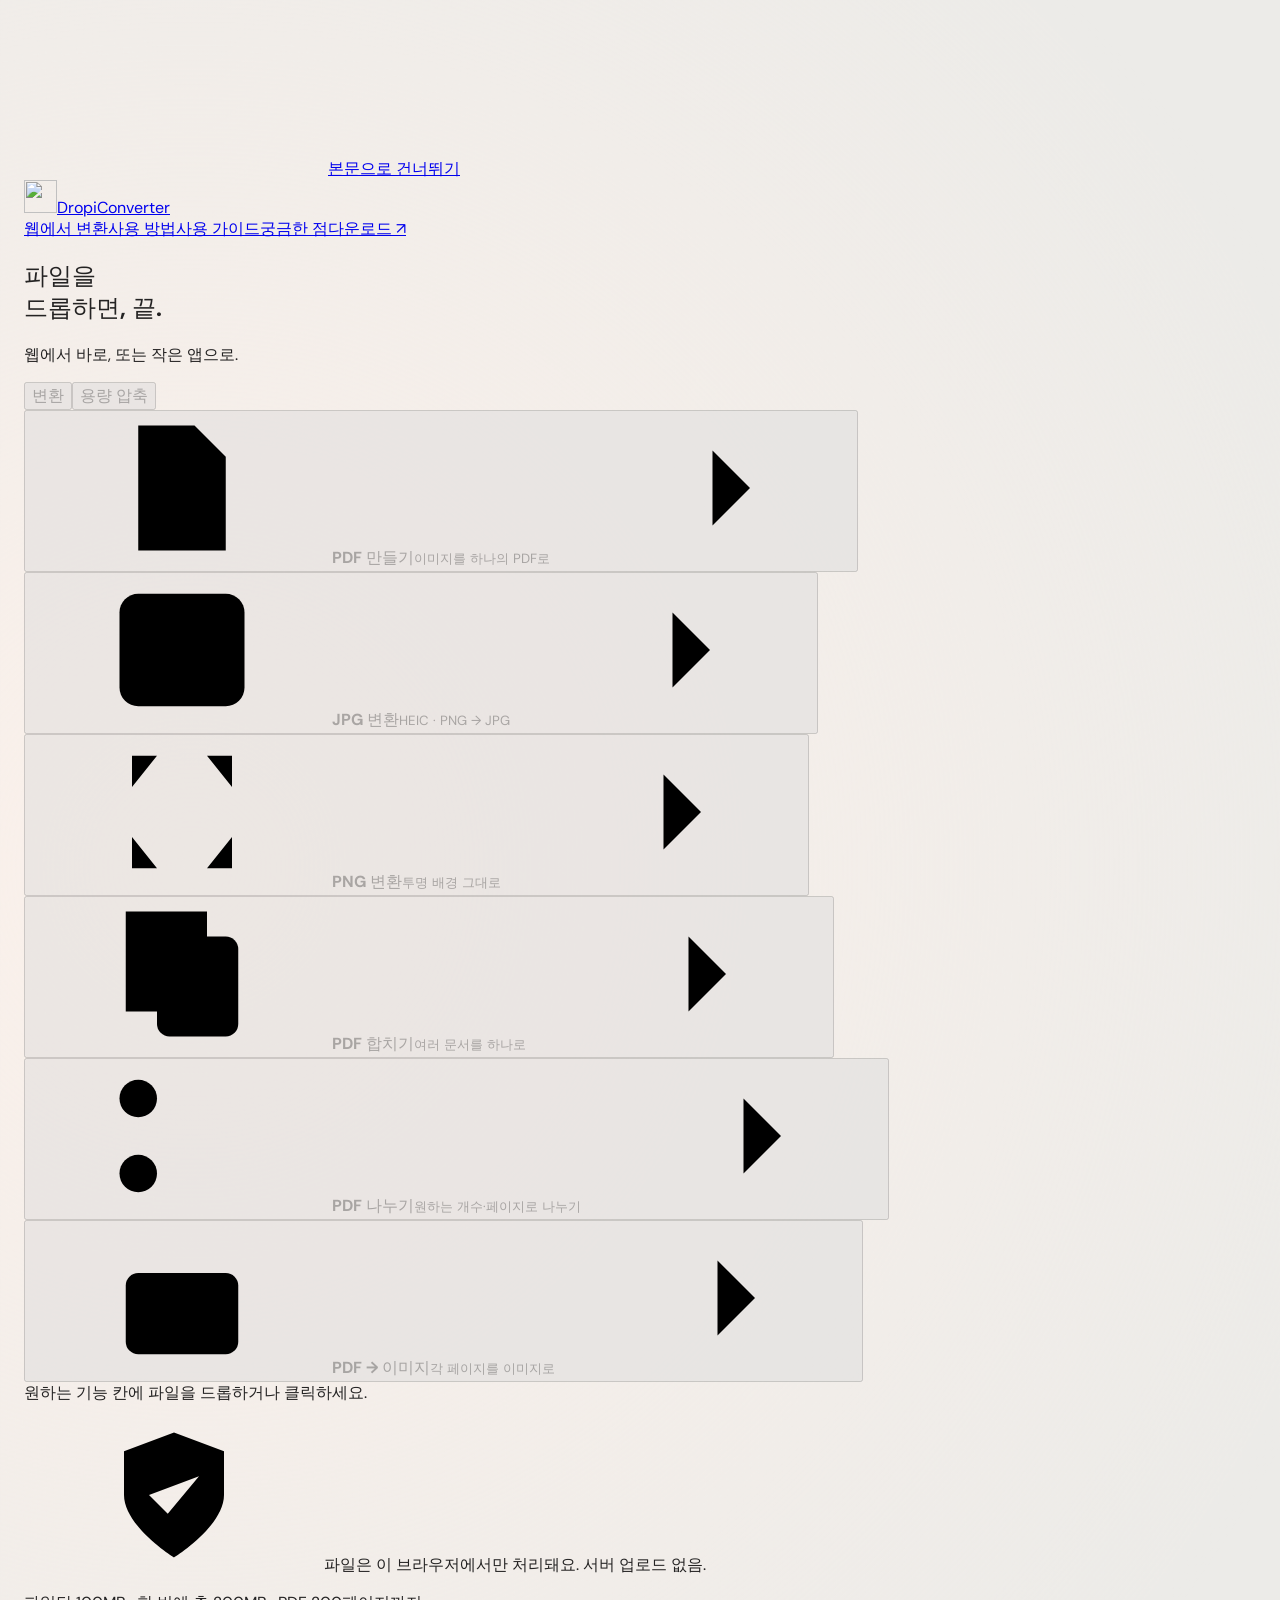
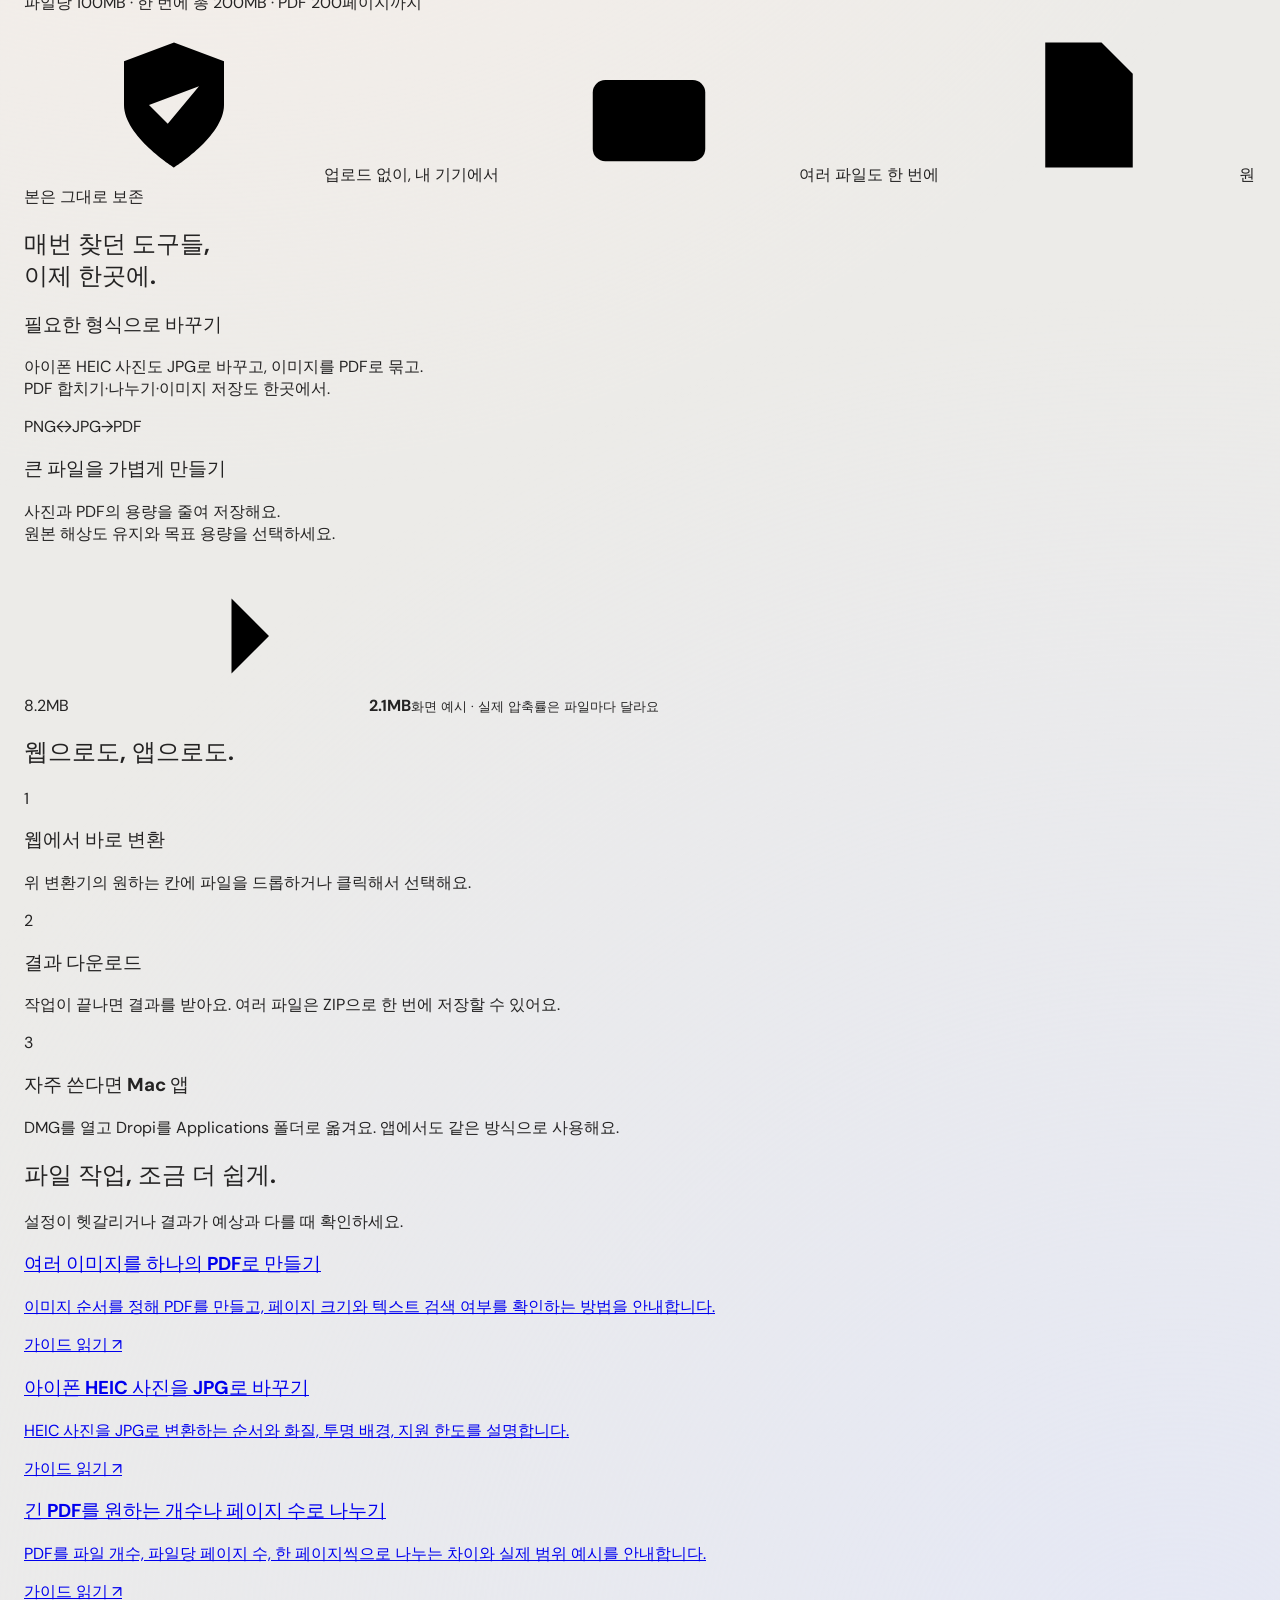
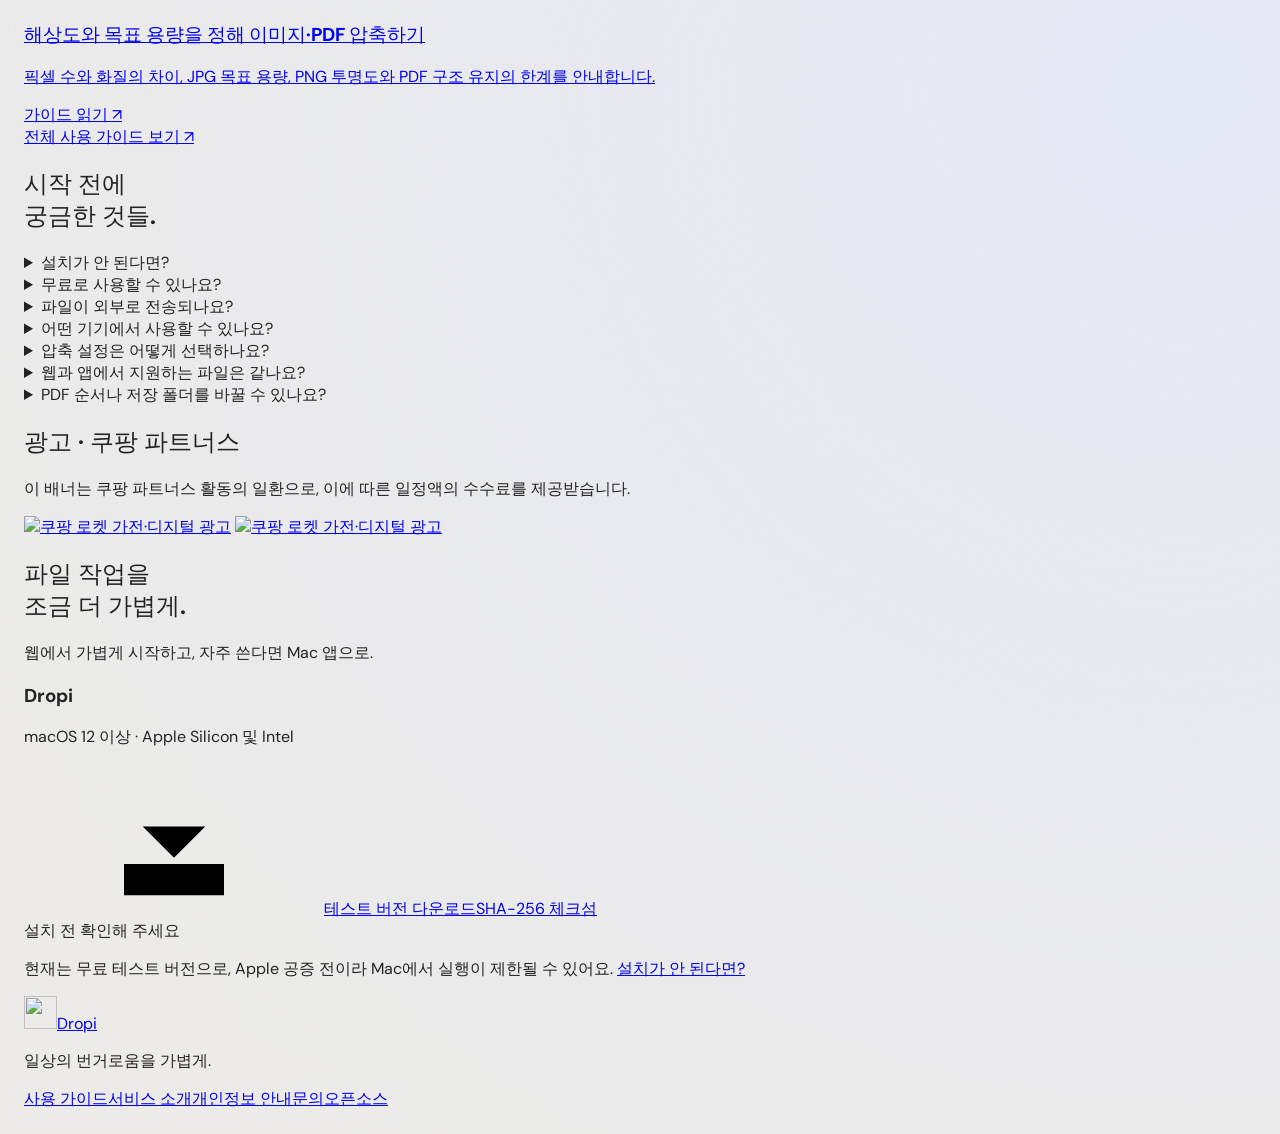
==== docs/index.html @ 8c8a931c "Publish standalone Dropi site for domain review Serve the public converter and practical guides from" ====
<!doctype html>
<html lang="ko">
<head>
<meta charset="utf-8"><meta name="viewport" content="width=device-width,initial-scale=1">
<title>Dropi — 파일을 드롭하면, 끝.</title>
<link rel="canonical" href="https://della-su.github.io/">
<meta name="google-adsense-account" content="ca-pub-8535212820330843">
<meta name="description" content="이미지 변환부터 PDF 작업, 용량 압축까지. 웹에서 바로 변환하거나 Mac 앱으로 사용하세요. 서버 업로드 없이 내 기기에서 처리합니다.">
<meta name="theme-color" content="#f8faff"><meta property="og:title" content="Dropi — 파일을 드롭하면, 끝."><meta property="og:description" content="파일 변환과 압축을 한곳에서. 인터넷 업로드 없이, 내 기기에서."><meta property="og:type" content="website">
<meta property="og:site_name" content="Dropi">
<meta property="og:url" content="https://della-su.github.io/">
<meta property="og:locale" content="ko_KR">
<meta property="og:image" content="https://della-su.github.io/dropi-share-v1.png">
<meta property="og:image:secure_url" content="https://della-su.github.io/dropi-share-v1.png">
<meta property="og:image:type" content="image/png">
<meta property="og:image:width" content="512">
<meta property="og:image:height" content="512">
<meta property="og:image:alt" content="파란색 Dropi 앱 로고">
<meta name="twitter:card" content="summary">
<meta name="twitter:title" content="Dropi — 파일을 드롭하면, 끝.">
<meta name="twitter:description" content="이미지 변환부터 PDF 작업, 용량 압축까지. 파일을 드롭하면, 끝.">
<meta name="twitter:image" content="https://della-su.github.io/dropi-share-v1.png">
<meta name="twitter:image:alt" content="파란색 Dropi 앱 로고">

<link rel="icon" href="/dropi-icon.png?v=1.2.5" type="image/png"><link rel="apple-touch-icon" href="/dropi-icon.png?v=1.2.5"><link rel="stylesheet" href="/style.css?v=web-1"><link rel="stylesheet" href="/toolbox.css?v=13">
<script type="module" src="/analytics.mjs?v=3"></script>
<link rel="stylesheet" href="/affiliate.css?v=1">
<link rel="stylesheet" href="/split.css?v=1">
<script defer src="/app.js?v=split-1"></script>
<script type="application/ld+json">{"@context": "https://schema.org", "@type": "WebApplication", "name": "Dropi", "url": "https://della-su.github.io/", "applicationCategory": "UtilitiesApplication", "operatingSystem": "Web", "inLanguage": "ko", "description": "파일을 서버에 업로드하지 않고 브라우저에서 이미지·PDF를 변환하고 압축하는 무료 도구.", "offers": {"@type": "Offer", "price": "0", "priceCurrency": "USD"}}</script>
<link rel="stylesheet" href="/review.css?v=20261115-1"></head>
<body>
<svg class="symbols" xmlns="http://www.w3.org/2000/svg" aria-hidden="true"><defs>
<symbol id="repeat" viewBox="0 0 24 24"><path d="M4 7h14l-3-3m5 13H6l3 3M20 7v4M4 17v-4"/></symbol>
<symbol id="doc" viewBox="0 0 24 24"><path d="M14 2H5v20h14V7zM14 2v6h5M8 12h8M8 16h8"/></symbol>
<symbol id="photo" viewBox="0 0 24 24"><rect x="2" y="3" width="20" height="18" rx="3"/><path d="m3 17 5-5 4 4 4-5 5 6"/><circle cx="8" cy="8" r="1"/></symbol>
<symbol id="scan" viewBox="0 0 24 24"><path d="M8 3H4v5m12-5h4v5M4 16v5h4m12-5v5h-4"/></symbol>
<symbol id="merge" viewBox="0 0 24 24"><rect x="8" y="6" width="13" height="16" rx="2"/><path d="M16 6V2H3v16h5"/></symbol>
<symbol id="scissors" viewBox="0 0 24 24"><circle cx="5" cy="6" r="3"/><circle cx="5" cy="18" r="3"/><path d="m8 8 13 12M8 16 21 3"/></symbol>
<symbol id="stack" viewBox="0 0 24 24"><rect x="3" y="8" width="18" height="13" rx="2"/><path d="M6 5h12M9 2h6M5 18l5-5 4 3 3-2 3 4"/></symbol>
<symbol id="compress" viewBox="0 0 24 24"><path d="m3 3 7 7M4 10h6V4m11 17-7-7m6 0h-6v6"/></symbol>
<symbol id="down" viewBox="0 0 24 24"><path d="M12 3v12m-5-5 5 5 5-5M4 16v5h16v-5"/></symbol>
<symbol id="arrow" viewBox="0 0 24 24"><path d="M4 12h16m-6-6 6 6-6 6"/></symbol>
<symbol id="folder" viewBox="0 0 24 24"><path d="M2 6V3h7l3 3h10v15H2zM2 9h20"/></symbol>
<symbol id="shield" viewBox="0 0 24 24"><path d="m12 2 8 3v7c0 5-8 10-8 10S4 17 4 12V5zM8 12l3 3 5-6"/></symbol>
</defs></svg>
<a class="skip" href="#main">본문으로 건너뛰기</a>
<header class="nav wrap"><a href="#" class="logo" aria-label="Dropi 홈"><span class="logo-icon"><img src="/dropi-icon.png?v=1.2.5" alt="" width="33" height="33"></span>Dropi<span class="logo-divider"></span><span class="logo-desc">Converter</span></a><nav aria-label="주요 메뉴"><a href="#web-tool">웹에서 변환</a><a href="#how">사용 방법</a><a href="/guide/">사용 가이드</a><a href="#questions">궁금한 점</a><a class="nav-download" href="#download">다운로드 <span aria-hidden="true">↗</span></a></nav></header>
<main id="main">
<section class="hero wrap toolbox-hero" aria-label="웹 파일 변환기">
<div class="hero-copy toolbox-heading"><h1>파일을<br><span>드롭</span>하면, <span>끝</span>.</h1><p class="intro">웹에서 바로, 또는 작은 앱으로.</p></div>
<div class="product-stage toolbox-stage" aria-label="설치 없이 사용하는 웹 변환기">
<div class="web-converter toolbox-converter" id="web-tool" aria-label="Dropi 웹 변환기" aria-busy="false">
<input type="file" id="file-input" multiple hidden>
<div class="app-tabs" role="tablist" aria-label="웹 변환 작업"><button type="button" role="tab" id="convert-tab" aria-controls="convert-panel" aria-selected="true" data-tab="convert" disabled>변환</button><button type="button" role="tab" id="compress-tab" aria-controls="compress-panel" aria-selected="false" data-tab="compress" disabled>용량 압축</button></div>
<div class="toolbox-workspace">
<div class="tile-grid" role="tabpanel" id="convert-panel" aria-labelledby="convert-tab" data-panel="convert">
<button type="button" data-action="pdf" aria-label="PDF 만들기" aria-describedby="pdf-hint" disabled><svg aria-hidden="true"><use href="#doc"/></svg><strong>PDF 만들기</strong><small id="pdf-hint">이미지를 하나의 PDF로</small><svg class="tile-arrow" aria-hidden="true"><use href="#arrow"/></svg></button>
<button type="button" data-action="jpg" aria-label="JPG 변환" aria-describedby="jpg-hint" disabled><svg aria-hidden="true"><use href="#photo"/></svg><strong>JPG 변환</strong><small id="jpg-hint">HEIC · PNG → JPG</small><svg class="tile-arrow" aria-hidden="true"><use href="#arrow"/></svg></button>
<button type="button" data-action="png" aria-label="PNG 변환" aria-describedby="png-hint" disabled><svg aria-hidden="true"><use href="#scan"/></svg><strong>PNG 변환</strong><small id="png-hint">투명 배경 그대로</small><svg class="tile-arrow" aria-hidden="true"><use href="#arrow"/></svg></button>
<button type="button" data-action="merge" aria-label="PDF 합치기" aria-describedby="merge-hint" disabled><svg aria-hidden="true"><use href="#merge"/></svg><strong>PDF 합치기</strong><small id="merge-hint">여러 문서를 하나로</small><svg class="tile-arrow" aria-hidden="true"><use href="#arrow"/></svg></button>
<button type="button" data-action="split" aria-label="PDF 나누기" aria-describedby="split-hint" disabled><svg aria-hidden="true"><use href="#scissors"/></svg><strong>PDF 나누기</strong><small id="split-hint">원하는 개수·페이지로 나누기</small><svg class="tile-arrow" aria-hidden="true"><use href="#arrow"/></svg></button>
<button type="button" data-action="extract" aria-label="PDF → 이미지" aria-describedby="extract-hint" disabled><svg aria-hidden="true"><use href="#stack"/></svg><strong>PDF → 이미지</strong><small id="extract-hint">각 페이지를 이미지로</small><svg class="tile-arrow" aria-hidden="true"><use href="#arrow"/></svg></button>
</div>
<div class="tile-grid compress-grid" role="tabpanel" id="compress-panel" aria-labelledby="compress-tab" data-panel="compress" hidden>
<button type="button" data-action="compress-image" aria-label="이미지 압축" aria-describedby="compress-image-hint" disabled><svg aria-hidden="true"><use href="#compress"/></svg><strong>이미지 압축</strong><small id="compress-image-hint">줄일 사진을 이곳에 드롭</small><svg class="tile-arrow" aria-hidden="true"><use href="#arrow"/></svg></button>
<button type="button" data-action="compress-pdf" aria-label="PDF 압축" aria-describedby="compress-pdf-hint" disabled><svg aria-hidden="true"><use href="#down"/></svg><strong>PDF 압축</strong><small id="compress-pdf-hint">줄일 문서를 이곳에 드롭</small><svg class="tile-arrow" aria-hidden="true"><use href="#arrow"/></svg></button>
</div>
<div class="compression-settings" id="compression-settings" hidden>
<div class="compression-settings-row"><label id="compression-control" hidden>압축 수준 <select id="compression-level" disabled><option value="balanced">균형</option><option value="quality">화질 우선</option><option value="small">용량 우선</option></select></label><span id="auto-compression" hidden>목표 용량에 맞춰 자동 조절</span><label class="keep-resolution-control"><input type="checkbox" checked id="keep-resolution" disabled> 원본 해상도·PDF 구조 유지</label><label class="target-size-control">파일당 목표 <input id="target-size" type="number" min="0.001" max="200000" step="any" placeholder="자동" aria-label="파일당 목표 용량" disabled><select id="target-unit" aria-label="목표 용량 단위" disabled><option>MB</option><option>KB</option></select></label></div>
<button type="button" class="compression-help" id="compression-help" aria-label="압축 설정 도움말" aria-expanded="false" aria-controls="compression-help-info">? 설정 안내</button><div id="compression-help-info" class="compression-help-info" role="note" hidden><strong>압축 수준 · JPG 기준</strong><dl><dt>화질 우선</dt><dd>품질을 높게 유지하고 용량은 덜 줄여요.</dd><dt>균형</dt><dd>화질과 파일 크기를 절충해요.</dd><dt>용량 우선</dt><dd>품질을 더 낮춰 용량을 줄여요.</dd></dl><p>해상도 유지는 픽셀 수를 유지해요. JPG 화질은 달라질 수 있어요. JPG 목표 용량은 품질로 맞추고 PNG·PDF는 가능한 만큼 줄여요.</p><p class="web-note" id="pdf-web-note" hidden></p><a href="#compression-guide">설정별 차이 자세히 보기 ↗</a></div>
</div>
</div>
<div class="app-options"><span id="drop-label">원하는 기능 칸에 파일을 드롭하거나 클릭하세요.</span></div>
<div class="app-status" id="web-status" role="status" aria-live="polite" hidden></div><progress id="web-progress" max="1" value="0" aria-label="변환 진행률" hidden></progress><button id="cancel-work" class="quiet-button" hidden>작업 취소</button>
<section id="web-results" class="web-results" aria-label="변환 결과" hidden><div class="results-heading"><strong>변환 결과</strong><button id="clear-results" class="quiet-button">결과 지우기</button></div><ul id="result-list"></ul><button id="zip-results" class="button primary">모두 ZIP으로 받기</button></section>
<div class="toolbox-support"><p class="web-local-note"><svg aria-hidden="true"><use href="#shield"/></svg>파일은 이 브라우저에서만 처리돼요. 서버 업로드 없음.</p><p class="web-limits">파일당 100MB · 한 번에 총 200MB · PDF 200페이지까지</p></div>
<noscript>웹 변환에는 JavaScript가 필요해요. 아래에서 Mac 앱을 다운로드할 수도 있어요.</noscript>
</div></div>
</section>

<div class="principles wrap"><span><svg><use href="#shield"/></svg>업로드 없이, 내 기기에서</span><span><svg><use href="#stack"/></svg>여러 파일도 한 번에</span><span><svg><use href="#doc"/></svg>원본은 그대로 보존</span></div>
<section class="capabilities wrap" id="features"><div class="section-heading"><h2>매번 찾던 도구들,<br>이제 한곳에.</h2></div><div class="tools-list"><article><h3>필요한 형식으로 바꾸기</h3><p>아이폰 HEIC 사진도 JPG로 바꾸고, 이미지를 PDF로 묶고.<br>PDF 합치기·나누기·이미지 저장도 한곳에서.</p><div class="format-line"><span>PNG</span><span aria-hidden="true">↔</span><span>JPG</span><span aria-hidden="true">→</span><span>PDF</span></div></article><article><h3>큰 파일을 가볍게 만들기</h3><p>사진과 PDF의 용량을 줄여 저장해요.<br>원본 해상도 유지와 목표 용량을 선택하세요.</p><div class="size-example"><span>8.2MB</span><svg><use href="#arrow"/></svg><strong>2.1MB</strong><small>화면 예시 · 실제 압축률은 파일마다 달라요</small></div></article></div></section>
<section class="how-section" id="how"><div class="wrap"><h2>웹으로도, 앱으로도.</h2><div class="steps"><article><span>1</span><h3>웹에서 바로 변환</h3><p>위 변환기의 원하는 칸에 파일을 드롭하거나 클릭해서 선택해요.</p></article><article><span>2</span><h3>결과 다운로드</h3><p>작업이 끝나면 결과를 받아요. 여러 파일은 ZIP으로 한 번에 저장할 수 있어요.</p></article><article><span>3</span><h3>자주 쓴다면 Mac 앱</h3><p>DMG를 열고 Dropi를 Applications 폴더로 옮겨요. 앱에서도 같은 방식으로 사용해요.</p></article></div></div></section>

<section class="resources-guide wrap" id="guides" aria-labelledby="guides-title"><h2 id="guides-title">파일 작업, 조금 더 쉽게.</h2><p>설정이 헷갈리거나 결과가 예상과 다를 때 확인하세요.</p><div class="resource-grid"><a class="resource-card" href="/guide/images-to-pdf/"><h3>여러 이미지를 하나의 PDF로 만들기</h3><p>이미지 순서를 정해 PDF를 만들고, 페이지 크기와 텍스트 검색 여부를 확인하는 방법을 안내합니다.</p><span>가이드 읽기 ↗</span></a><a class="resource-card" href="/guide/heic-to-jpg/"><h3>아이폰 HEIC 사진을 JPG로 바꾸기</h3><p>HEIC 사진을 JPG로 변환하는 순서와 화질, 투명 배경, 지원 한도를 설명합니다.</p><span>가이드 읽기 ↗</span></a><a class="resource-card" href="/guide/split-pdf/"><h3>긴 PDF를 원하는 개수나 페이지 수로 나누기</h3><p>PDF를 파일 개수, 파일당 페이지 수, 한 페이지씩으로 나누는 차이와 실제 범위 예시를 안내합니다.</p><span>가이드 읽기 ↗</span></a><a class="resource-card" href="/guide/compression/"><h3>해상도와 목표 용량을 정해 이미지·PDF 압축하기</h3><p>픽셀 수와 화질의 차이, JPG 목표 용량, PNG 투명도와 PDF 구조 유지의 한계를 안내합니다.</p><span>가이드 읽기 ↗</span></a></div><a class="all-guides" href="/guide/">전체 사용 가이드 보기 ↗</a></section>
<section class="faq wrap" id="questions"><div><h2>시작 전에<br>궁금한 것들.</h2></div><div class="faq-items"><details id="install-help"><summary>설치가 안 된다면?</summary><div class="install-guide">
<p>DMG 파일을 열고 Dropi를 Applications(응용 프로그램) 폴더로 끌어 넣은 뒤 실행하세요. 현재 다운로드는 Apple 공증 전 테스트 버전이라 개발자를 확인할 수 없다는 보안 경고가 표시될 수 있어요. 이 페이지에서 받은 Dropi가 맞는지 확인한 뒤 아래 방법 중 하나를 따라 주세요.</p>
<h3>방법 1 · 경고창의 ‘?’에서 도움말 보기</h3>
<ol><li>보안 경고창에 ‘?’ 버튼이 있다면 눌러 macOS 도움말을 여세요.</li><li>도움말에 ‘개인정보 보호 및 보안 설정 열기’ 링크가 있으면 눌러 설정으로 이동하세요. 링크가 없거나 ‘?’가 보이지 않으면 방법 2를 따라 주세요.</li><li>Dropi 차단 안내에서 ‘그래도 열기’를 누르고, 인증 요청이 나오면 Mac 로그인 암호 또는 Touch ID로 승인한 뒤 ‘열기’를 선택하세요.</li></ol>
<h3>방법 2 · 시스템 설정에서 직접 열기</h3>
<ol><li>Dropi를 한 번 실행해 보안 경고를 확인하고 닫으세요.</li><li> → 시스템 설정 → 개인정보 보호 및 보안 → 보안으로 이동하세요.</li><li>Dropi 차단 안내의 ‘그래도 열기’를 누르고, 인증 후 ‘열기’를 선택하세요.</li></ol>
<p class="install-version-note">macOS 12 Monterey에서는  → 시스템 환경설정 → 보안 및 개인 정보 보호 → 일반에서 확인하세요. 버튼이 보이지 않으면 앱을 다시 실행한 뒤 설정을 확인해 주세요. 화면과 버튼 이름은 macOS 버전에 따라 다를 수 있어요.</p>
<p>‘컴퓨터를 손상시킵니다’ 또는 ‘앱이 손상되었습니다’라는 경고라면 실행을 중단하세요. <a href="https://support.apple.com/ko-kr/102445" target="_blank" rel="noopener noreferrer">Apple 공식 안내 보기 ↗</a></p>
</div></details>
<details><summary>무료로 사용할 수 있나요?</summary><p>네. 웹에서 로그인 없이 무료로 변환할 수 있고, Mac 앱도 무료로 다운로드해 사용할 수 있어요.</p></details><details><summary>파일이 외부로 전송되나요?</summary><p>웹은 현재 브라우저에서, Mac 앱은 Mac 안에서 처리해요. 선택한 파일을 서버에 업로드하지 않아요. 원본은 바꾸지 않고 웹에서는 결과를 다운로드하고 앱에서는 지정한 폴더에 저장해요.</p><p>서비스 개선을 위해 Google Analytics로 사이트 방문과 기능 이용 통계를 확인해요. 이 과정에서 쿠키와 브라우저·기기 정보, 이용 이벤트가 Google에서 처리돼요. 파일 내용·파일명은 통계로 보내지 않으며, Google Signals와 광고 개인 최적화는 사용하지 않아요. <a href="https://policies.google.com/technologies/partner-sites?hl=ko" target="_blank" rel="noopener noreferrer">Google의 데이터 처리 안내 ↗</a></p></details><details><summary>어떤 기기에서 사용할 수 있나요?</summary><p>웹은 최신 Chrome·Edge·Safari·Firefox에서 설치 없이 사용할 수 있어요. 브라우저별 지원 형식과 메모리 한도로 일부 큰 파일은 처리되지 않을 수 있어요. Mac 앱 설치에는 macOS 12 Monterey 이상이 필요해요. Apple Silicon과 Intel Mac용 통합 설치 파일을 제공해요. Windows용 설치 앱은 없지만 웹 변환기는 이용할 수 있어요.</p></details><details id="compression-guide"><summary>압축 설정은 어떻게 선택하나요?</summary><div class="compression-guide"><h3>압축 수준 · JPG 기준</h3><table><thead><tr><th scope="col">옵션</th><th scope="col">차이</th></tr></thead><tbody><tr><th scope="row">화질 우선</th><td>품질을 높게 유지해요. 용량 감소 폭은 작은 편이에요.</td></tr><tr><th scope="row">균형</th><td>화질과 파일 크기를 절충해요.</td></tr><tr><th scope="row">용량 우선</th><td>이미지 품질을 더 낮춰 파일 크기를 줄여요.</td></tr></tbody></table><h3>아래 설정은 이런 뜻이에요</h3><dl><dt>원본 해상도 유지</dt><dd>가로·세로 픽셀 수를 유지해요. JPG의 화질까지 그대로 보장하는 것은 아니에요.</dd><dt>파일당 목표</dt><dd>5 MB를 입력하면 파일 하나당 5MB 이하를 목표로 해요. 입력하면 압축 수준은 자동 조절로 바뀌어요.</dd><dt>자동</dt><dd>목표를 비워두면 선택한 압축 수준으로 처리해요. 목표를 달성하지 못하면 결과에 알려줘요.</dd><dt>결과 저장</dt><dd>웹에서는 변환 후 받기 버튼으로 저장해요. 앱에서는 저장 경로를 선택할 수 있어요.</dd></dl><h3>웹과 앱의 PDF 압축은 달라요</h3><p>웹의 구조 유지 모드는 PDF를 다시 저장해 기본 최적화해요. 이미지 자체를 다시 압축하지 않아 이미 최적화된 PDF는 줄지 않을 수 있어요. 구조 유지를 끄면 웹에서는 압축 수준과 관계없이 페이지를 이미지로 저장하므로 텍스트 선택·검색과 링크·양식이 사라져요. PDF 목표 용량은 달성을 보장하지 않아요.</p><h3>Mac 앱의 파일 형식별 차이</h3><p>해상도 유지를 켠 PDF는 세 압축 수준이 동일하게 처리돼요. 투명 PNG도 이 설정에서는 수준별 차이가 거의 없어요. PNG·PDF는 가능한 범위에서 최적화하며, macOS 13.4 이전에서는 PDF 압축 폭이 작을 수 있어요.</p><p>해상도 유지를 끄면 이미지 크기도 줄어들 수 있어요. 이때 PDF에서 ‘용량 우선’을 선택하면 이미지 PDF로 저장돼 텍스트 선택·검색과 링크·양식 기능이 사라질 수 있어요.</p></div></details><details><summary>웹과 앱에서 지원하는 파일은 같나요?</summary><p>웹은 PNG·JPG·WebP·BMP·AVIF·HEIC·TIFF 이미지와 PDF를 처리해요. HEIC·TIFF는 파일에 따라 변환되지 않을 수 있으며, 여러 페이지 TIFF와 움직이는 GIF는 웹에서 지원하지 않아요. 파일당 100MB, 한 번에 총 200MB, PDF 200페이지, 이미지 1,600만 픽셀까지 처리할 수 있어요. 큰 파일은 Mac 앱을 이용해 주세요.</p><p>암호로 잠긴 PDF는 잠금을 해제한 사본이 필요해요. PDF 합치기·나누기로 양식이나 전자서명 정보가 유지되지 않을 수 있으니 결과를 확인해 주세요. 웹 PDF 압축에서 구조 유지를 끄면 페이지 전체가 이미지로 바뀌어요.</p></details><details><summary>PDF 순서나 저장 폴더를 바꿀 수 있나요?</summary><p>네. 웹은 여러 파일을 선택하면 순서 확인창에서 위·아래 버튼으로 순서를 바꿀 수 있어요. 앱은 PDF 만들기·합치기 칸의 우클릭 메뉴를 이용해요. 앱 오른쪽의 저장 경로로 저장 폴더를 바꾸고, 웹은 브라우저의 다운로드 설정에 따라 저장돼요.</p></details></div></section>
<section class="download-section wrap" id="download">
<aside class="affiliate" id="partners-ad" aria-labelledby="affiliate-title">
<div class="affiliate-card">
<h2 id="affiliate-title">광고 · 쿠팡 파트너스</h2>
<p class="affiliate-disclosure">이 배너는 쿠팡 파트너스 활동의 일환으로, 이에 따른 일정액의 수수료를 제공받습니다.</p>
<div class="affiliate-banner">
<a class="affiliate-desktop" href="https://link.coupang.com/a/injrjvUte8" target="_blank" rel="sponsored noopener" referrerpolicy="unsafe-url" aria-label="쿠팡 로켓 가전·디지털 광고, 새 창에서 열기"><img src="https://ads-partners.coupang.com/banners/1046204?trackingCode=AF9897686&amp;subId=&amp;traceId=V0-301-5f9bd61900e673c0-I1046204&amp;w=728&amp;h=90" width="728" height="90" loading="lazy" decoding="async" alt="쿠팡 로켓 가전·디지털 광고"></a>
<a class="affiliate-mobile" href="https://link.coupang.com/a/injwbXPBqm" target="_blank" rel="sponsored noopener" referrerpolicy="unsafe-url" aria-label="쿠팡 로켓 가전·디지털 광고, 새 창에서 열기"><img src="https://ads-partners.coupang.com/banners/1046207?trackingCode=AF9897686&amp;subId=&amp;traceId=V0-301-5f9bd61900e673c0-I1046207&amp;w=320&amp;h=100" width="320" height="100" loading="lazy" decoding="async" alt="쿠팡 로켓 가전·디지털 광고"></a>
</div>
</div>
</aside>
<div><h2>파일 작업을<br>조금 더 가볍게.</h2><p>웹에서 가볍게 시작하고, 자주 쓴다면 Mac 앱으로.</p></div><div class="download-box"><h3>Dropi</h3><p>macOS 12 이상 · Apple Silicon 및 Intel</p><a class="button primary" href="/downloads/Dropi-1.2.5-macOS-Universal-Preview.dmg" download><svg><use href="#down"/></svg>테스트 버전 다운로드</a><a class="checksum" href="/downloads/Dropi-1.2.5-macOS-Universal-Preview.dmg.sha256" download>SHA-256 체크섬</a><div class="release-note" id="release-note"><strong>설치 전 확인해 주세요</strong><p>현재는 무료 테스트 버전으로, Apple 공증 전이라 Mac에서 실행이 제한될 수 있어요. <a href="#install-help">설치가 안 된다면?</a></p></div></div></section>
</main>
<footer class="wrap"><a class="logo" href="#"><span class="logo-icon"><img src="/dropi-icon.png?v=1.2.5" alt="" width="33" height="33"></span>Dropi</a><p>일상의 번거로움을 가볍게.</p><nav class="footer-links" aria-label="서비스 안내"><a href="/guide/">사용 가이드</a><a href="/about/">서비스 소개</a><a href="/privacy/">개인정보 안내</a><a href="/contact/">문의</a><a href="/vendor/NOTICE.txt">오픈소스</a></nav></footer>
<dialog id="order-dialog" aria-labelledby="order-title"><h2 id="order-title">파일 순서 확인</h2><p>위에서부터 차례대로 PDF에 넣어요.</p><ol id="order-list"></ol><div class="dialog-actions"><button id="cancel-order">취소</button><button id="start-order" class="button primary">이 순서로 변환</button></div></dialog>
<dialog id="split-dialog" aria-labelledby="split-title" aria-describedby="split-description">
<h2 id="split-title">PDF를 어떻게 나눌까요?</h2><p id="split-description">나눌 개수나 페이지 수를 정하고, 아래에서 결과를 확인하세요.</p>
<div class="split-controls"><label>나누는 방식<select id="split-method"><option value="parts">파일 개수로 나누기</option><option value="pages">파일당 페이지 수로 나누기</option><option value="all">한 페이지씩 나누기</option></select></label>
<label id="split-count-control">몇 개로 나눌까요?<span><input id="split-count" type="number" min="2" step="1" value="2" required>개</span></label>
<label id="split-pages-control" hidden>파일 하나에 몇 페이지씩?<span><input id="split-pages" type="number" min="1" step="1" value="5" required>페이지</span></label></div>
<div id="split-preview" class="split-preview" aria-live="polite"></div><p id="split-error" class="split-error" role="alert" hidden></p>
<p class="split-note">원본은 그대로 두고 새 PDF를 만들어요. 완료 후 개별 파일 또는 ZIP으로 받을 수 있어요.</p>
<div class="dialog-actions"><button id="cancel-split" type="button">취소</button><button id="start-split" type="button" class="button primary" disabled>PDF 나누기</button></div>
</dialog></body></html>
---- style.css ----
@import url('https://fonts.googleapis.com/css2?family=DM+Mono:wght@400;500&family=DM+Sans:wght@400;500;600;700&family=Gaegu:wght@400;700&display=swap');
:root{font-family:'DM Sans',Arial,sans-serif;color:#242323;background:#e6e4e0;font-synthesis:none}*{box-sizing:border-box}body{margin:0;min-width:320px;min-height:100vh;background:radial-gradient(circle at 15% 20%,#fbf1eb 0,transparent 34%),radial-gradient(circle at 92% 76%,#e5e8f5 0,transparent 40%),#ecebe8;padding:24px}button,input,select{font:inherit}button{cursor:pointer}.app-shell{max-width:1510px;min-height:calc(100vh - 48px);margin:auto;border:2px solid #222;border-radius:12px 12px 3px 3px;background:#f8f7f4;box-shadow:11px 12px 0 #25222224,0 25px 60px #3332;overflow:hidden;display:flex;flex-direction:column}.window-bar{height:43px;color:#fff;background:linear-gradient(90deg,#262324,#4c4948 72%,#31302f);display:flex;align-items:center;justify-content:space-between;padding-left:16px;font-family:'DM Mono',monospace;letter-spacing:.045em}.window-title{display:flex;align-items:center;gap:3px;font-size:14px}.app-icon{display:inline-grid;place-items:center;width:21px;height:21px;margin-right:8px;background:#d7e5de;color:#303531;border:1px solid #fff;border-radius:3px;font-size:17px}.window-title strong{font-weight:500;letter-spacing:.19em}.window-extension{color:#d3cfcd}.window-subtitle{margin-left:12px;color:#d1cdca;font-size:11px;letter-spacing:.02em}.window-controls{align-self:stretch;display:flex}.window-controls span{display:grid;place-items:center;width:42px;border-left:1px solid #797572;font-size:15px}.window-controls span:last-child{background:#a99792}.menu-bar{min-height:52px;display:flex;align-items:center;justify-content:space-between;border-bottom:2px solid #242323;background:#f9f8f5;padding:0 20px}.menu-links{display:flex;align-items:center;gap:24px}.menu-links button{border:0;background:none;padding:8px 0;font-family:'DM Mono',monospace;color:#242323;font-size:13px;font-weight:500}.menu-links button:hover,.menu-links button:focus-visible{color:#a76577}.menu-status{font-family:'DM Mono',monospace;color:#64605d;font-size:11px;letter-spacing:.08em}.status-light{display:inline-block;width:8px;height:8px;background:#8cae94;border:1px solid #65866c;border-radius:50%;margin-right:5px}.status-number{margin-left:15px;color:#a6a09a}
.workspace{flex:1;display:grid;grid-template-columns:102px minmax(390px,1fr) minmax(335px,420px);min-height:620px}.tool-panel{border-right:2px solid #242323;background:#f6f5f1;padding:16px 11px;display:flex;align-items:center;flex-direction:column}.tool-grid{display:grid;grid-template-columns:repeat(2,35px);gap:5px}.tool{width:35px;height:35px;border:1.5px solid #292929;background:#fff;box-shadow:2px 2px 0 #c9c7c4;color:#333;font-family:Arial,sans-serif;font-size:26px;line-height:1;display:grid;place-items:center}.tool:hover,.tool:focus-visible{background:#f4e4e3}.tool.active{background:#eddfdb;box-shadow:inset 2px 2px 0 #b4a4a0}.tool-separator{height:1px;width:70px;background:#ccc7c2;margin:20px 0 16px}.tool-caption{font-family:'DM Mono',monospace;letter-spacing:.22em;font-size:10px;margin:0 0 11px;color:#827d78}.palette{width:76px;display:grid;grid-template-columns:repeat(4,1fr);gap:3px}.palette i{background:var(--swatch);border:1px solid #555;width:16px;height:17px;display:block}.tool-sticker{margin-top:auto;margin-bottom:22px;transform:rotate(-8deg);font-family:'Gaegu',cursive;font-weight:700;font-size:23px;line-height:.85;text-align:center;color:#9e7080}.tool-sticker span{font-size:34px}
.stage-panel{min-width:0;display:flex;flex-direction:column;background:#f1f0ec}.stage-top,.stage-bottom{height:43px;flex:none;display:flex;align-items:center;justify-content:space-between;padding:0 24px;font-family:'DM Mono',monospace;font-size:11px;color:#827d78;letter-spacing:.08em}.stage-top{border-bottom:1px solid #d8d4ce}.tiny-star{color:#c58d9a}.stage-backdrop{flex:1;display:grid;place-items:center;padding:20px 20px 14px;min-height:0;overflow:hidden}.stage-paper{position:relative;display:flex;align-items:center;justify-content:center;width:min(100%,570px);height:min(100%,700px);min-height:530px;border:1px solid #ded9d2;background:#fff;box-shadow:0 12px 35px #1f1f1f0d,5px 5px 0 #e5e2dc}.paper-corner{position:absolute;width:14px;height:14px;border-color:#a6a19a;z-index:4}.top-left{left:9px;top:9px;border-top:1px solid;border-left:1px solid}.top-right{right:9px;top:9px;border-top:1px solid;border-right:1px solid}.bottom-left{left:9px;bottom:9px;border-bottom:1px solid;border-left:1px solid}.bottom-right{right:9px;bottom:9px;border-bottom:1px solid;border-right:1px solid}.figure{height:100%;max-width:100%;aspect-ratio:2/3;position:relative;overflow:hidden;touch-action:none}.base-character{height:100%;width:100%;object-fit:contain;display:block;user-select:none;pointer-events:none}.garment-layers{position:absolute;inset:0}.garment-layer{position:absolute;display:block;object-fit:contain;cursor:grab;touch-action:none;user-select:none;filter:drop-shadow(0 3px 2px #0002)}.garment-layer.active{outline:1.5px dashed #ba7183;outline-offset:4px}.garment-layer.dragging{cursor:grabbing}.canvas-sticker{position:absolute;pointer-events:none;color:#cda4a5;font-family:'Gaegu',cursive}.sticker-one{top:25%;left:8%;font-size:42px;transform:rotate(-20deg)}.sticker-two{right:9%;bottom:18%;font-size:34px;transform:rotate(16deg)}.stage-bottom{height:58px;border-top:1px solid #d8d4ce;letter-spacing:0;gap:12px}.scale-control{display:flex;align-items:center;gap:8px;white-space:nowrap}.scale-control input{width:94px;accent-color:#ae7785}.scale-control output{min-width:38px;text-align:right}
.closet-panel{border-left:2px solid #242323;background:#fdfcf9;display:flex;flex-direction:column;min-width:0;padding:26px 25px 18px}.closet-heading{display:flex;justify-content:space-between;align-items:flex-start}.eyebrow{font:11px 'DM Mono',monospace;letter-spacing:.14em;color:#a98b84}.closet-heading h1{font-family:'Gaegu',cursive;font-size:47px;letter-spacing:-.055em;line-height:1;margin:9px 0 3px;font-weight:700}.closet-heading h1 span{color:#bf8392}.closet-heading p{margin:0;color:#958f89;font-size:12px}.heading-sparkle{font-size:42px;color:#cca7ad;line-height:1;transform:rotate(12deg)}.closet-tabs{display:flex;gap:5px;overflow:auto;margin:27px -2px 15px;padding:0 2px 5px}.tab{flex:none;white-space:nowrap;border:1px solid #d3cec7;background:#fff;padding:7px 11px;font-size:12px;color:#79736d;border-radius:2px}.tab.active{border-color:#303030;background:#2e2c2d;color:#fff}.wardrobe-list{display:grid;grid-template-columns:repeat(2,minmax(0,1fr));align-content:start;gap:10px;overflow-y:auto;min-height:225px;max-height:calc(100vh - 415px);padding:2px 4px 12px 2px}.item-card{position:relative;width:100%;min-height:165px;background:#f7f6f2;border:1.5px solid #333;border-radius:13px;display:flex;flex-direction:column;overflow:hidden;text-align:left;color:#2c2927;padding:0;box-shadow:3px 3px 0 #ddd7d1}.item-card.selected{border-color:#ad7584;box-shadow:3px 3px 0 #dfb4bd}.item-photo{display:grid;place-items:center;height:127px;background:#f2f1ee;padding:9px}.item-photo img{max-width:100%;max-height:100%;object-fit:contain}.item-card-footer{display:flex;align-items:center;justify-content:space-between;gap:4px;min-height:37px;padding:5px 9px;background:#fff;border-top:1px solid #dad5ce;font-size:12px}.item-card-footer span:first-child{overflow:hidden;text-overflow:ellipsis;white-space:nowrap}.item-card-footer span:last-child{font-family:'DM Mono',monospace;color:#a77b84}.item-delete{position:absolute;top:6px;right:6px;z-index:1;width:22px;height:22px;border:1px solid #aaa;background:#fffc;border-radius:50%;color:#555;font-size:17px;line-height:18px}.empty-closet{grid-column:1/-1;min-height:220px;border:1.5px dashed #c7beb7;border-radius:12px;background:repeating-linear-gradient(45deg,#fbfaf7,#fbfaf7 12px,#f8f7f3 12px,#f8f7f3 24px);display:flex;flex-direction:column;align-items:center;justify-content:center;text-align:center;color:#8e8984;padding:20px}.empty-icon{font-family:'Gaegu',cursive;font-size:58px;line-height:1;color:#b69c9e}.empty-closet strong{font-size:15px;color:#5f5b57;margin-top:8px}.empty-closet p{font-size:12px;line-height:1.6;margin:7px 0 0}.add-clothes{margin-top:auto;display:flex;align-items:center;gap:12px;padding:13px 15px;width:100%;border:1.5px solid #292727;background:#e9d9d6;color:#2e2b29;text-align:left;box-shadow:4px 4px 0 #c9b4b0}.add-clothes:hover{background:#f0e2df}.add-symbol{display:grid;place-items:center;width:32px;height:32px;background:#fff;border:1px solid #333;font-size:26px;line-height:1}.add-clothes strong{display:block;font-size:14px}.add-clothes small{display:block;font-size:11px;color:#746b68;margin-top:2px}.add-arrow{margin-left:auto;align-self:start;font-size:22px}.closet-footer{margin-top:19px;color:#9f9790;font-size:11px}.closet-footer span{color:#c994a0}.status-bar{height:28px;display:flex;align-items:center;border-top:2px solid #242323;background:#f7f6f3;font:10px 'DM Mono',monospace;color:#736e69}.status-bar span{padding:5px 14px;border-right:1px solid #d2cec8}.status-bar span:first-child{flex:1}.status-bar b{color:#ae7785}
.app-dialog{border:2px solid #252323;border-radius:4px;padding:0;width:min(500px,calc(100vw - 28px));max-height:calc(100vh - 28px);overflow:auto;box-shadow:10px 10px 0 #27232450;background:#fbfaf7;color:#272525}.app-dialog::backdrop{background:#28252a99;backdrop-filter:blur(4px)}.dialog-header{height:39px;display:flex;align-items:center;justify-content:space-between;background:#33302f;color:#fff;padding-left:15px;font:12px 'DM Mono',monospace}.close-dialog{align-self:stretch;width:42px;border:0;border-left:1px solid #8c817d;background:#a88f8a;color:#fff;font-size:24px}.dialog-body{padding:25px}.dialog-kicker{font:11px 'DM Mono',monospace;letter-spacing:.14em;color:#ad7888;margin:0 0 6px}.dialog-body h2{font-family:'Gaegu',cursive;font-size:37px;line-height:1;margin:0 0 10px}.dialog-copy{font-size:13px;color:#79736d;line-height:1.6;margin:0 0 18px}.file-drop{min-height:100px;display:flex;flex-direction:column;align-items:center;justify-content:center;border:1.5px dashed #a99390;background:#f5efed;cursor:pointer;margin-bottom:16px}.file-drop span{font-size:29px;line-height:1}.file-drop strong{font-size:13px}.file-drop small{font-size:11px;color:#918884}.file-drop input{position:absolute;opacity:0;width:1px;height:1px}.upload-preview{display:flex;align-items:center;gap:12px;font-size:11px;margin:-3px 0 15px;color:#777}.upload-preview img{width:65px;height:65px;object-fit:contain;background:#eee;border:1px solid #ddd}.form-row{display:grid;grid-template-columns:1.5fr 1fr;gap:10px}.form-row label{display:flex;flex-direction:column;gap:5px;font-size:12px;font-weight:700}.form-row input,.form-row select{width:100%;height:38px;border:1px solid #aaa39e;background:#fff;border-radius:0;padding:0 10px;color:#333;font-size:12px}.check-row{display:flex;align-items:start;gap:8px;margin-top:17px;font-size:12px}.check-row input{margin-top:2px;accent-color:#9f7480}.check-row small{display:block;color:#88817c;font-size:11px;margin-top:3px}.dialog-error{min-height:17px;color:#ba4856;font-size:11px}.dialog-actions{display:flex;justify-content:flex-end;gap:8px;padding:0 25px 25px}.primary-button,.secondary-button{border:1.5px solid #2d2a29;padding:10px 14px;font-size:12px;font-weight:700}.primary-button{background:#d9b7bb;box-shadow:3px 3px 0 #ad858d}.secondary-button{background:#fff}.saved-list{display:flex;flex-direction:column;gap:8px;min-height:100px}.saved-card{display:flex;align-items:center;gap:10px;border:1px solid #d2cbc5;padding:10px;background:#fff}.saved-card span{flex:1;font-size:12px}.saved-card small{display:block;color:#999;font-size:10px}.saved-card button{border:1px solid #aaa;background:#f7f2f0;padding:6px 8px;font-size:11px}.saved-empty{font-size:13px;color:#888;line-height:1.6}.help-list{padding-left:20px;font-size:13px;line-height:2;color:#625c58}.help-note{padding:12px;background:#f3eeea;border-left:3px solid #ae818d;font-size:12px;line-height:1.6;color:#6e6662}
@media(max-width:1100px){body{padding:10px}.app-shell{min-height:calc(100vh - 20px)}.workspace{grid-template-columns:70px minmax(340px,1fr) 310px}.tool-panel{padding:12px 5px}.stage-backdrop{padding:12px}.closet-panel{padding:21px 16px 16px}.closet-heading h1{font-size:39px}.item-card{min-height:140px}.item-photo{height:110px}}@media(max-width:800px){body{padding:0}.app-shell{border-radius:0;min-height:100vh;border-width:0;box-shadow:none}.window-bar{height:40px}.window-subtitle,.menu-status,.tool-sticker,.palette,.tool-caption,.tool-separator{display:none}.menu-bar{padding:0 13px;min-height:43px}.menu-links{gap:17px}.menu-links button{font-size:11px}.workspace{display:grid;grid-template-columns:48px minmax(0,1fr);grid-template-rows:minmax(480px,69vh) auto}.tool-panel{grid-row:1;grid-column:1;padding:10px 5px}.tool-grid{grid-template-columns:1fr;gap:5px}.tool{height:34px;width:34px}.stage-panel{grid-column:2;grid-row:1}.stage-top{height:32px;padding:0 10px}.stage-backdrop{padding:7px;align-items:stretch}.stage-paper{height:100%;min-height:0;width:100%;max-width:none;box-shadow:none}.stage-bottom{height:50px;padding:0 8px;font-size:10px}.stage-bottom>span{max-width:46%;line-height:1.3}.scale-control input{width:68px}.closet-panel{grid-column:1/-1;grid-row:2;border-left:0;border-top:2px solid #242323;padding:20px 15px}.wardrobe-list{max-height:none;min-height:175px;grid-template-columns:repeat(3,minmax(0,1fr))}.item-card{min-height:130px}.item-photo{height:100px}.closet-tabs{margin-top:18px}.closet-footer{margin-top:15px}.add-clothes{margin-top:14px}.status-bar{height:25px}}@media(max-width:470px){.wardrobe-list{grid-template-columns:repeat(2,minmax(0,1fr))}.stage-bottom>span{font-size:9px}.scale-control{gap:4px}.scale-control label{display:none}.figure{max-width:100%}.form-row{grid-template-columns:1fr}.dialog-body{padding:18px}.dialog-actions{padding:0 18px 18px}}
[hidden]{display:none!important}.dialog-input-label{display:flex;flex-direction:column;gap:6px;font-size:12px;font-weight:700}.dialog-input-label input{height:40px;border:1px solid #aaa39e;padding:0 10px;background:#fff;color:#333}
.dialog-input-label select{height:40px;border:1px solid #aaa39e;padding:0 10px;background:#fff;color:#333;font-size:12px}
.tryon-result{position:absolute;inset:0;width:100%;height:100%;object-fit:contain;background:#fff}.figure.busy::after{content:'AI가 옷을 입혀보는 중…';position:absolute;inset:0;z-index:3;display:grid;place-items:center;background:#ffffffd9;color:#594b50;font:700 16px 'Gaegu',cursive}.fit-badge{flex:none;padding:5px 9px;border:1px solid #92aa93;background:#eaf1e8;color:#516b54;font:10px 'DM Mono',monospace;letter-spacing:0}.fit-badge.offline{border-color:#c6adad;background:#f5eae8;color:#8e6363}.tool:disabled{opacity:.45;cursor:not-allowed}.item-card:disabled{opacity:.6;cursor:wait}.stage-bottom #canvas-message{min-width:0;line-height:1.4}
.stage-connection{display:flex;align-items:center;gap:8px;flex:none}.stage-connection a{color:#815668;text-decoration:underline;text-underline-offset:2px;white-space:nowrap}.stage-connection a[hidden]{display:none}@media(max-width:800px){.stage-connection{flex-direction:column;align-items:flex-end;gap:2px}.stage-connection .fit-badge{font-size:9px}.stage-connection a{font-size:9px}}
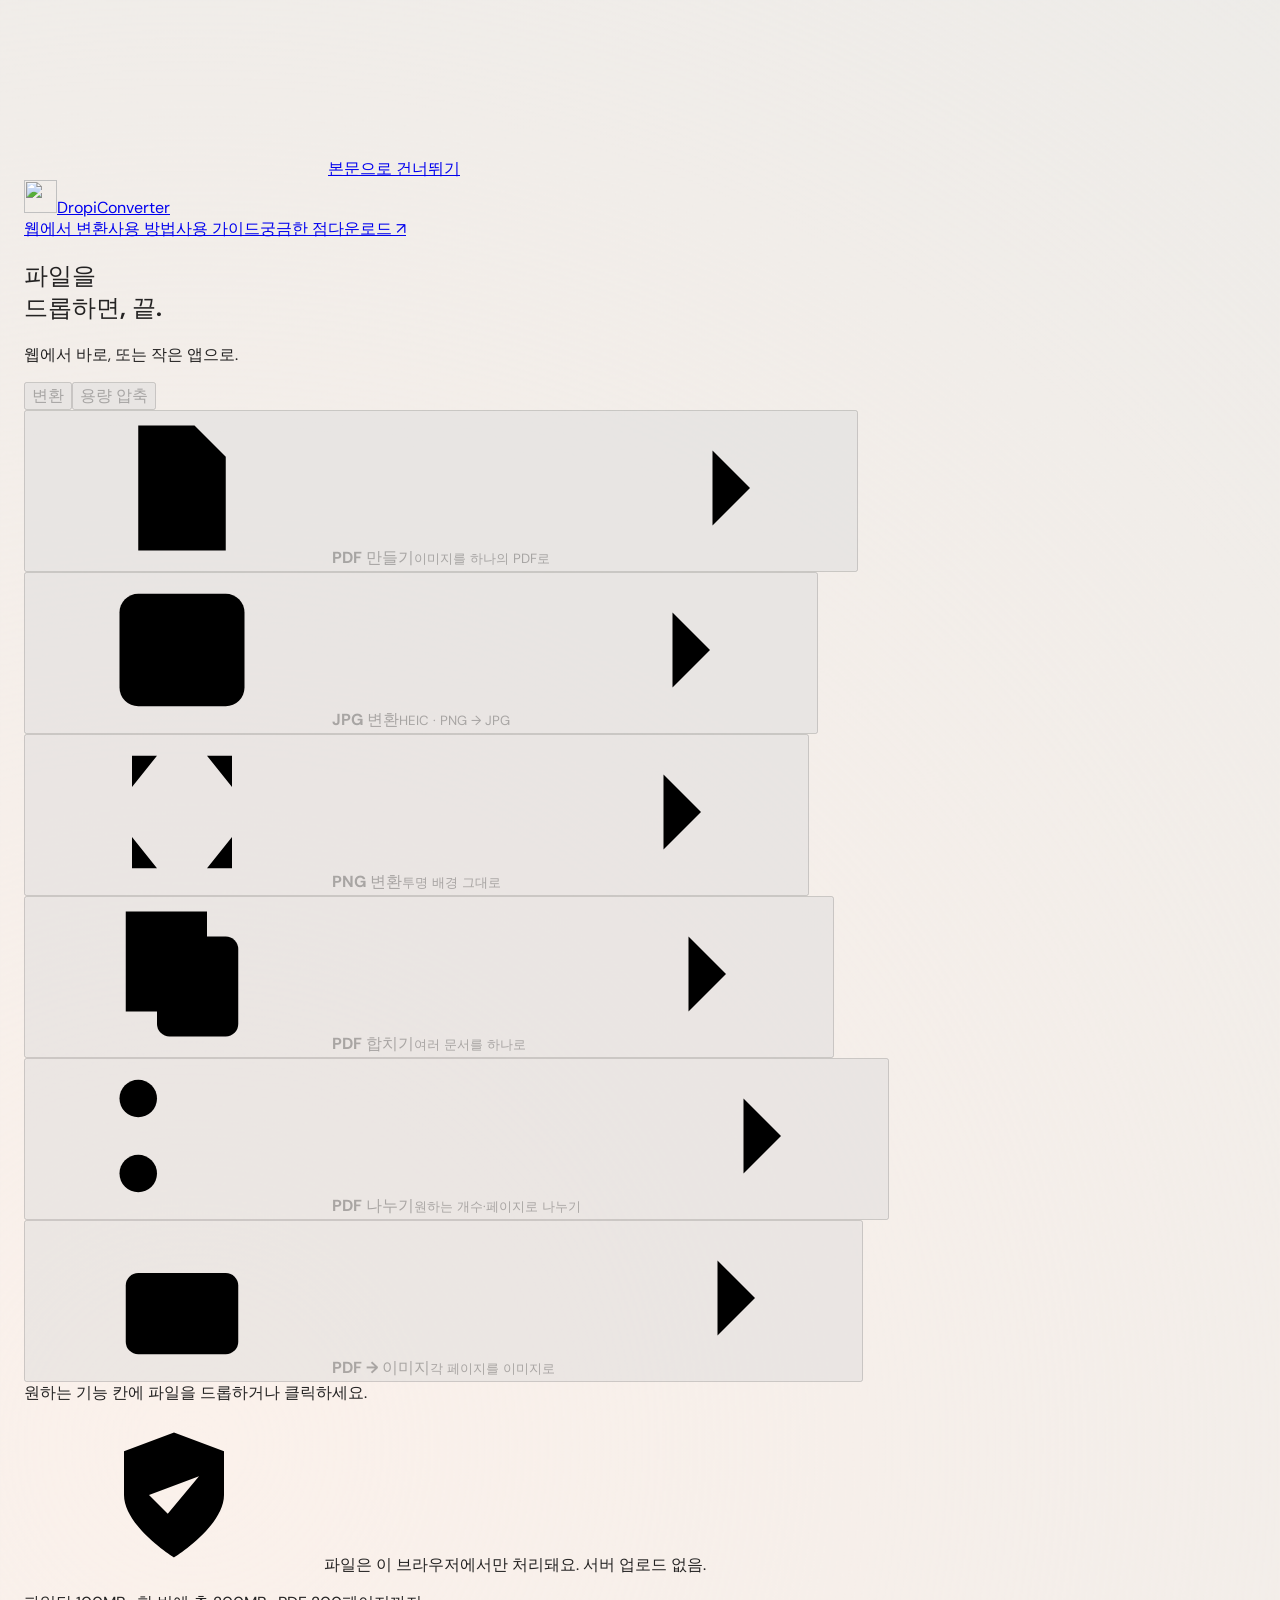
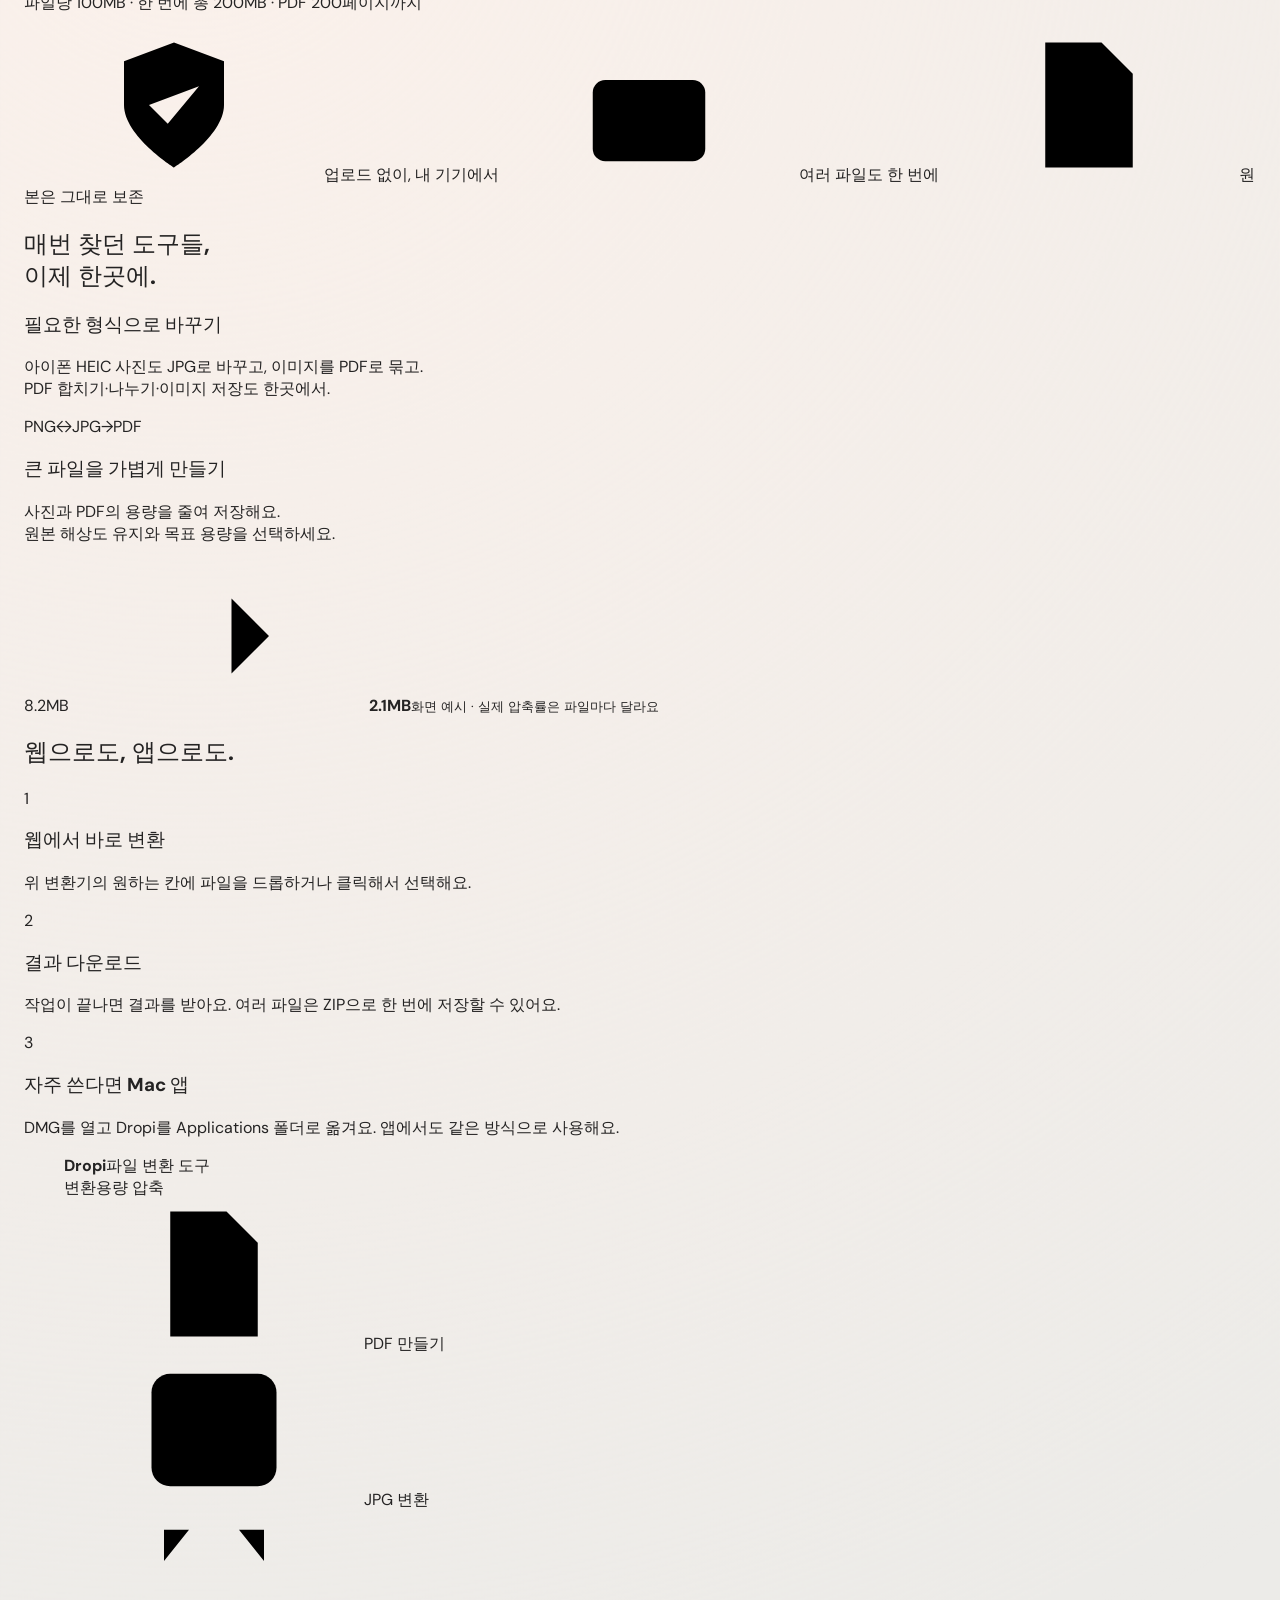
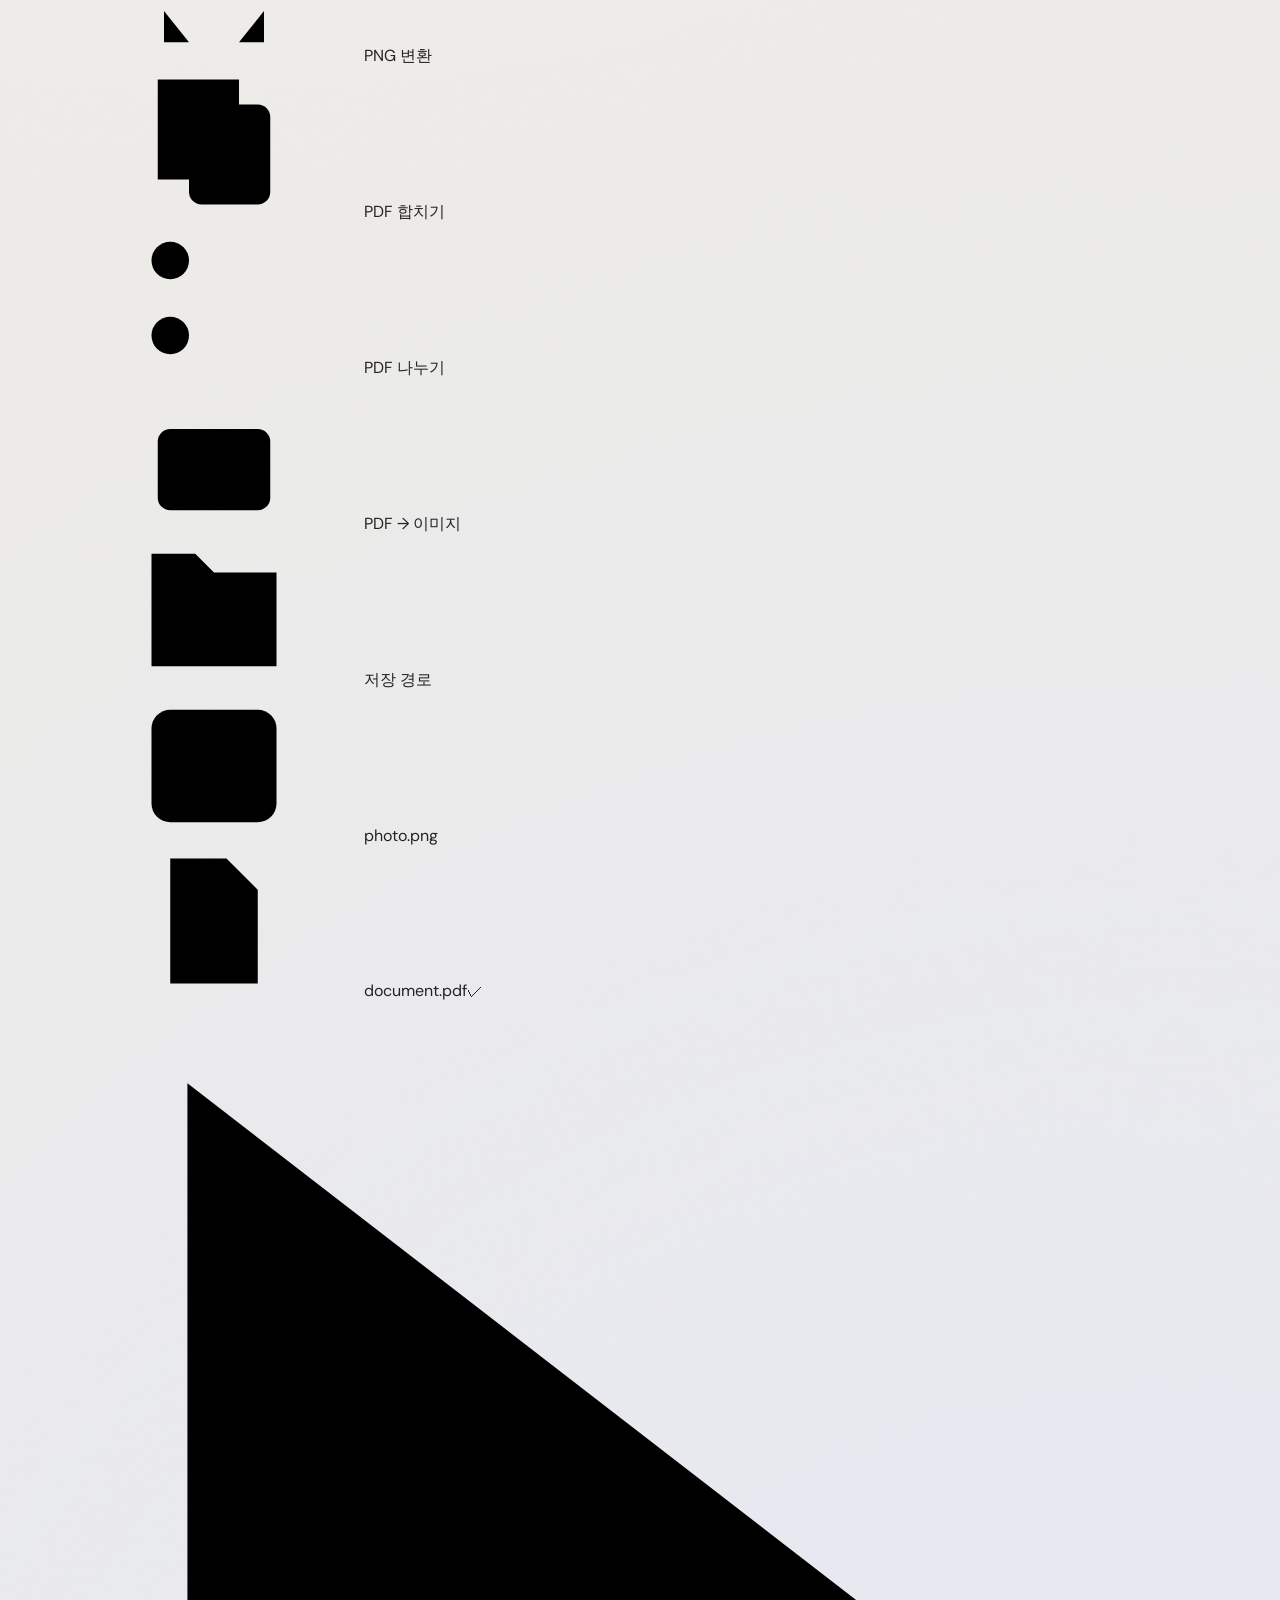
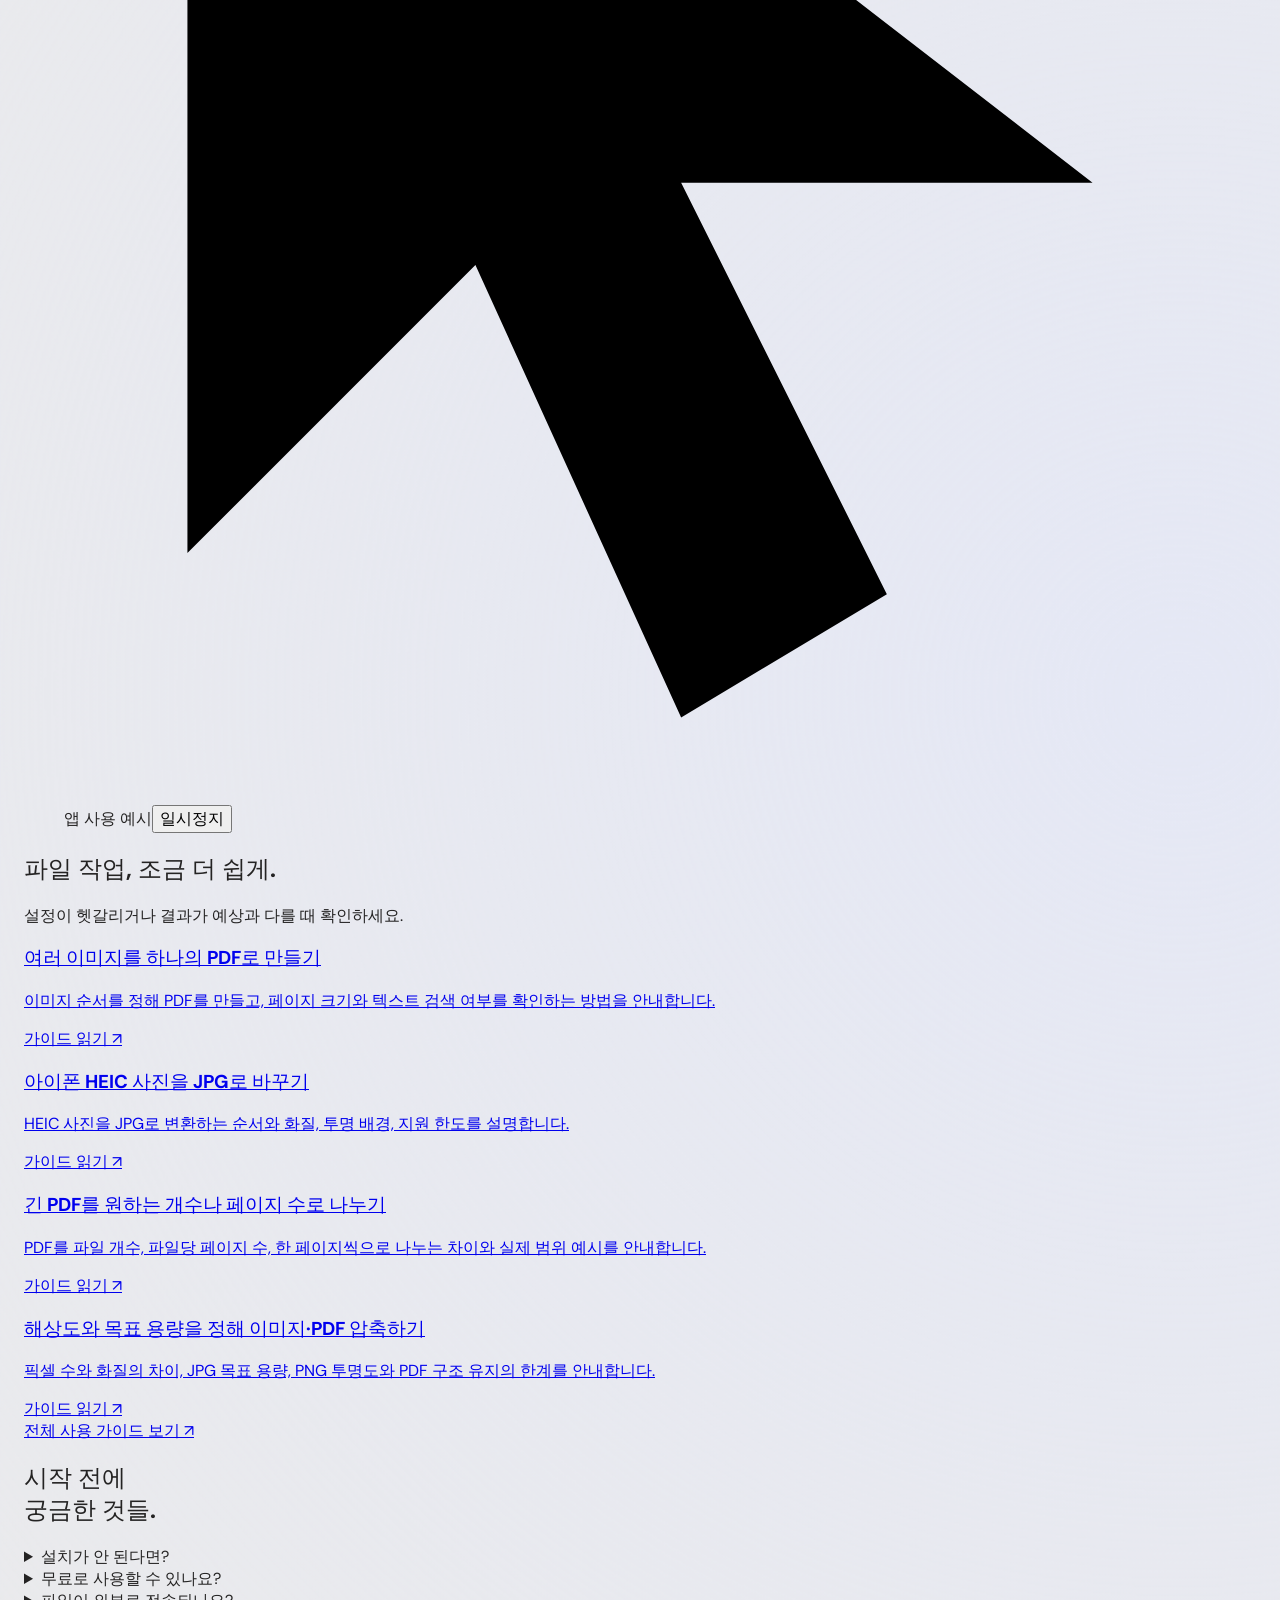
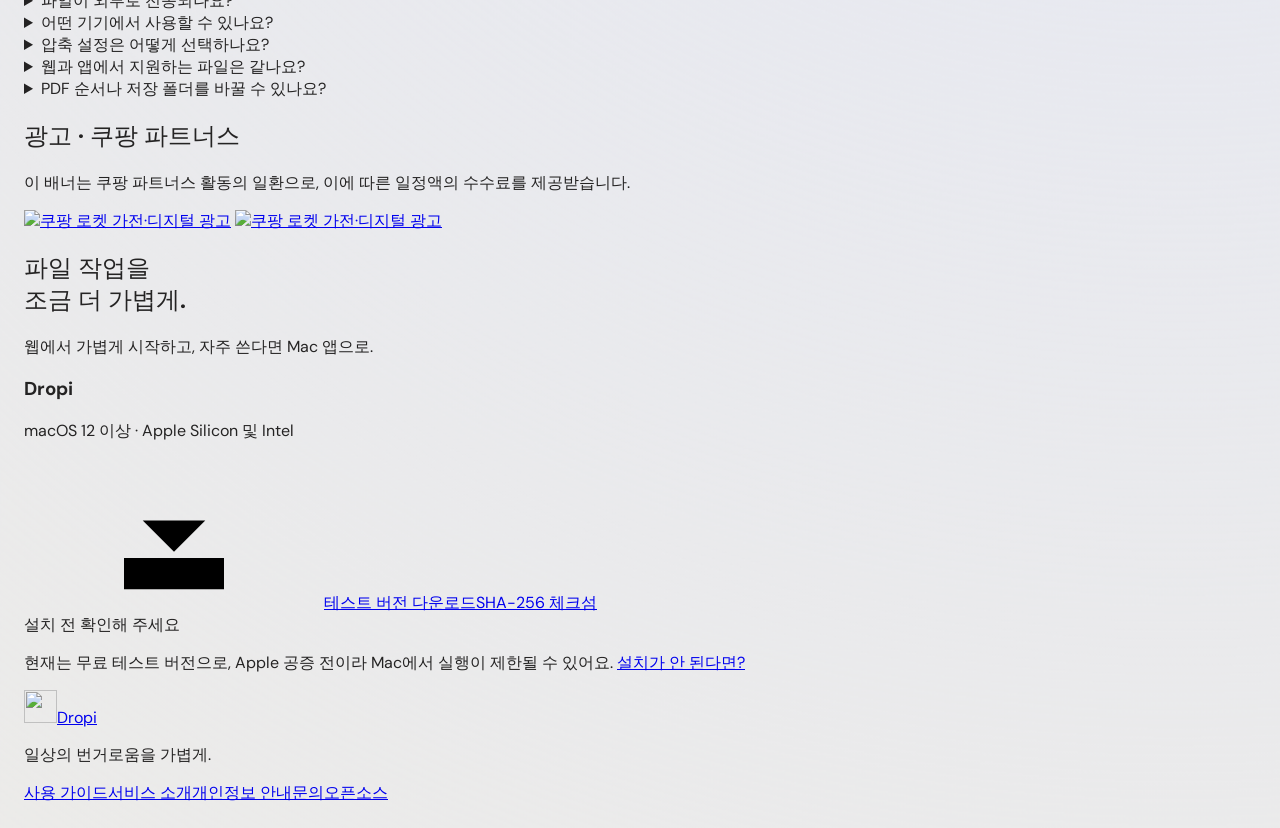
==== commit 87e500c1: "Place usage steps beside animated desktop file drop demo" ====
--- a/docs/index.html
+++ b/docs/index.html
@@ -28,7 +28,9 @@
 <link rel="stylesheet" href="/split.css?v=1">
 <script defer src="/app.js?v=split-1"></script>
 <script type="application/ld+json">{"@context": "https://schema.org", "@type": "WebApplication", "name": "Dropi", "url": "https://della-su.github.io/", "applicationCategory": "UtilitiesApplication", "operatingSystem": "Web", "inLanguage": "ko", "description": "파일을 서버에 업로드하지 않고 브라우저에서 이미지·PDF를 변환하고 압축하는 무료 도구.", "offers": {"@type": "Offer", "price": "0", "priceCurrency": "USD"}}</script>
-<link rel="stylesheet" href="/review.css?v=20261115-1"></head>
+<link rel="stylesheet" href="/review.css?v=20261115-1"><link rel="stylesheet" href="/how-demo.css?v=1">
+<script defer src="/how-demo.js?v=1"></script>
+</head>
 <body>
 <svg class="symbols" xmlns="http://www.w3.org/2000/svg" aria-hidden="true"><defs>
 <symbol id="repeat" viewBox="0 0 24 24"><path d="M4 7h14l-3-3m5 13H6l3 3M20 7v4M4 17v-4"/></symbol>
@@ -81,7 +83,28 @@
 
 <div class="principles wrap"><span><svg><use href="#shield"/></svg>업로드 없이, 내 기기에서</span><span><svg><use href="#stack"/></svg>여러 파일도 한 번에</span><span><svg><use href="#doc"/></svg>원본은 그대로 보존</span></div>
 <section class="capabilities wrap" id="features"><div class="section-heading"><h2>매번 찾던 도구들,<br>이제 한곳에.</h2></div><div class="tools-list"><article><h3>필요한 형식으로 바꾸기</h3><p>아이폰 HEIC 사진도 JPG로 바꾸고, 이미지를 PDF로 묶고.<br>PDF 합치기·나누기·이미지 저장도 한곳에서.</p><div class="format-line"><span>PNG</span><span aria-hidden="true">↔</span><span>JPG</span><span aria-hidden="true">→</span><span>PDF</span></div></article><article><h3>큰 파일을 가볍게 만들기</h3><p>사진과 PDF의 용량을 줄여 저장해요.<br>원본 해상도 유지와 목표 용량을 선택하세요.</p><div class="size-example"><span>8.2MB</span><svg><use href="#arrow"/></svg><strong>2.1MB</strong><small>화면 예시 · 실제 압축률은 파일마다 달라요</small></div></article></div></section>
-<section class="how-section" id="how"><div class="wrap"><h2>웹으로도, 앱으로도.</h2><div class="steps"><article><span>1</span><h3>웹에서 바로 변환</h3><p>위 변환기의 원하는 칸에 파일을 드롭하거나 클릭해서 선택해요.</p></article><article><span>2</span><h3>결과 다운로드</h3><p>작업이 끝나면 결과를 받아요. 여러 파일은 ZIP으로 한 번에 저장할 수 있어요.</p></article><article><span>3</span><h3>자주 쓴다면 Mac 앱</h3><p>DMG를 열고 Dropi를 Applications 폴더로 옮겨요. 앱에서도 같은 방식으로 사용해요.</p></article></div></div></section>
+<section class="how-section" id="how" aria-labelledby="how-title"><div class="wrap how-layout">
+<div class="how-copy"><h2 id="how-title">웹으로도, 앱으로도.</h2><div class="steps" role="list">
+<article role="listitem"><span aria-hidden="true">1</span><h3>웹에서 바로 변환</h3><p>위 변환기의 원하는 칸에 파일을 드롭하거나 클릭해서 선택해요.</p></article>
+<article role="listitem"><span aria-hidden="true">2</span><h3>결과 다운로드</h3><p>작업이 끝나면 결과를 받아요. 여러 파일은 ZIP으로 한 번에 저장할 수 있어요.</p></article>
+<article role="listitem"><span aria-hidden="true">3</span><h3>자주 쓴다면 Mac 앱</h3><p>DMG를 열고 Dropi를 Applications 폴더로 옮겨요. 앱에서도 같은 방식으로 사용해요.</p></article>
+</div></div>
+<figure class="how-demo-stage" data-how-demo aria-label="파일을 앱에 드롭해 PDF로 바꾸는 사용 예시">
+<div class="how-demo-app" aria-hidden="true"><div class="how-demo-chrome"><span class="how-demo-traffic"><i></i><i></i><i></i></span><strong>Dropi</strong><span>파일 변환 도구</span></div><div class="how-demo-content">
+<div class="how-demo-tabs"><span>변환</span><span>용량 압축</span></div>
+<div class="how-demo-grid">
+<div class="how-demo-tile how-demo-target"><svg><use href="#doc"/></svg><span>PDF 만들기</span></div>
+<div class="how-demo-tile"><svg><use href="#photo"/></svg><span>JPG 변환</span></div>
+<div class="how-demo-tile"><svg><use href="#scan"/></svg><span>PNG 변환</span></div>
+<div class="how-demo-tile"><svg><use href="#merge"/></svg><span>PDF 합치기</span></div>
+<div class="how-demo-tile"><svg><use href="#scissors"/></svg><span>PDF 나누기</span></div>
+<div class="how-demo-tile"><svg><use href="#stack"/></svg><span>PDF → 이미지</span></div>
+</div><div class="how-demo-save"><svg><use href="#folder"/></svg><span>저장 경로</span></div></div></div>
+<div class="how-demo-file how-demo-file--input" aria-hidden="true"><svg><use href="#photo"/></svg><span>photo.png</span></div>
+<div class="how-demo-file how-demo-file--result" aria-hidden="true"><svg><use href="#doc"/></svg><span>document.pdf</span><span class="how-demo-check">✓</span></div>
+<div class="how-demo-cursor" aria-hidden="true"><svg viewBox="0 0 28 34"><path d="M3 2v26l7-7 5 11 5-3-5-10h10Z"/></svg></div>
+<figcaption class="how-demo-controls"><span>앱 사용 예시</span><button class="how-demo-toggle" type="button" aria-label="파일 드롭 시연 일시정지">일시정지</button></figcaption>
+</figure></div></section>
 
 <section class="resources-guide wrap" id="guides" aria-labelledby="guides-title"><h2 id="guides-title">파일 작업, 조금 더 쉽게.</h2><p>설정이 헷갈리거나 결과가 예상과 다를 때 확인하세요.</p><div class="resource-grid"><a class="resource-card" href="/guide/images-to-pdf/"><h3>여러 이미지를 하나의 PDF로 만들기</h3><p>이미지 순서를 정해 PDF를 만들고, 페이지 크기와 텍스트 검색 여부를 확인하는 방법을 안내합니다.</p><span>가이드 읽기 ↗</span></a><a class="resource-card" href="/guide/heic-to-jpg/"><h3>아이폰 HEIC 사진을 JPG로 바꾸기</h3><p>HEIC 사진을 JPG로 변환하는 순서와 화질, 투명 배경, 지원 한도를 설명합니다.</p><span>가이드 읽기 ↗</span></a><a class="resource-card" href="/guide/split-pdf/"><h3>긴 PDF를 원하는 개수나 페이지 수로 나누기</h3><p>PDF를 파일 개수, 파일당 페이지 수, 한 페이지씩으로 나누는 차이와 실제 범위 예시를 안내합니다.</p><span>가이드 읽기 ↗</span></a><a class="resource-card" href="/guide/compression/"><h3>해상도와 목표 용량을 정해 이미지·PDF 압축하기</h3><p>픽셀 수와 화질의 차이, JPG 목표 용량, PNG 투명도와 PDF 구조 유지의 한계를 안내합니다.</p><span>가이드 읽기 ↗</span></a></div><a class="all-guides" href="/guide/">전체 사용 가이드 보기 ↗</a></section>
 <section class="faq wrap" id="questions"><div><h2>시작 전에<br>궁금한 것들.</h2></div><div class="faq-items"><details id="install-help"><summary>설치가 안 된다면?</summary><div class="install-guide">
